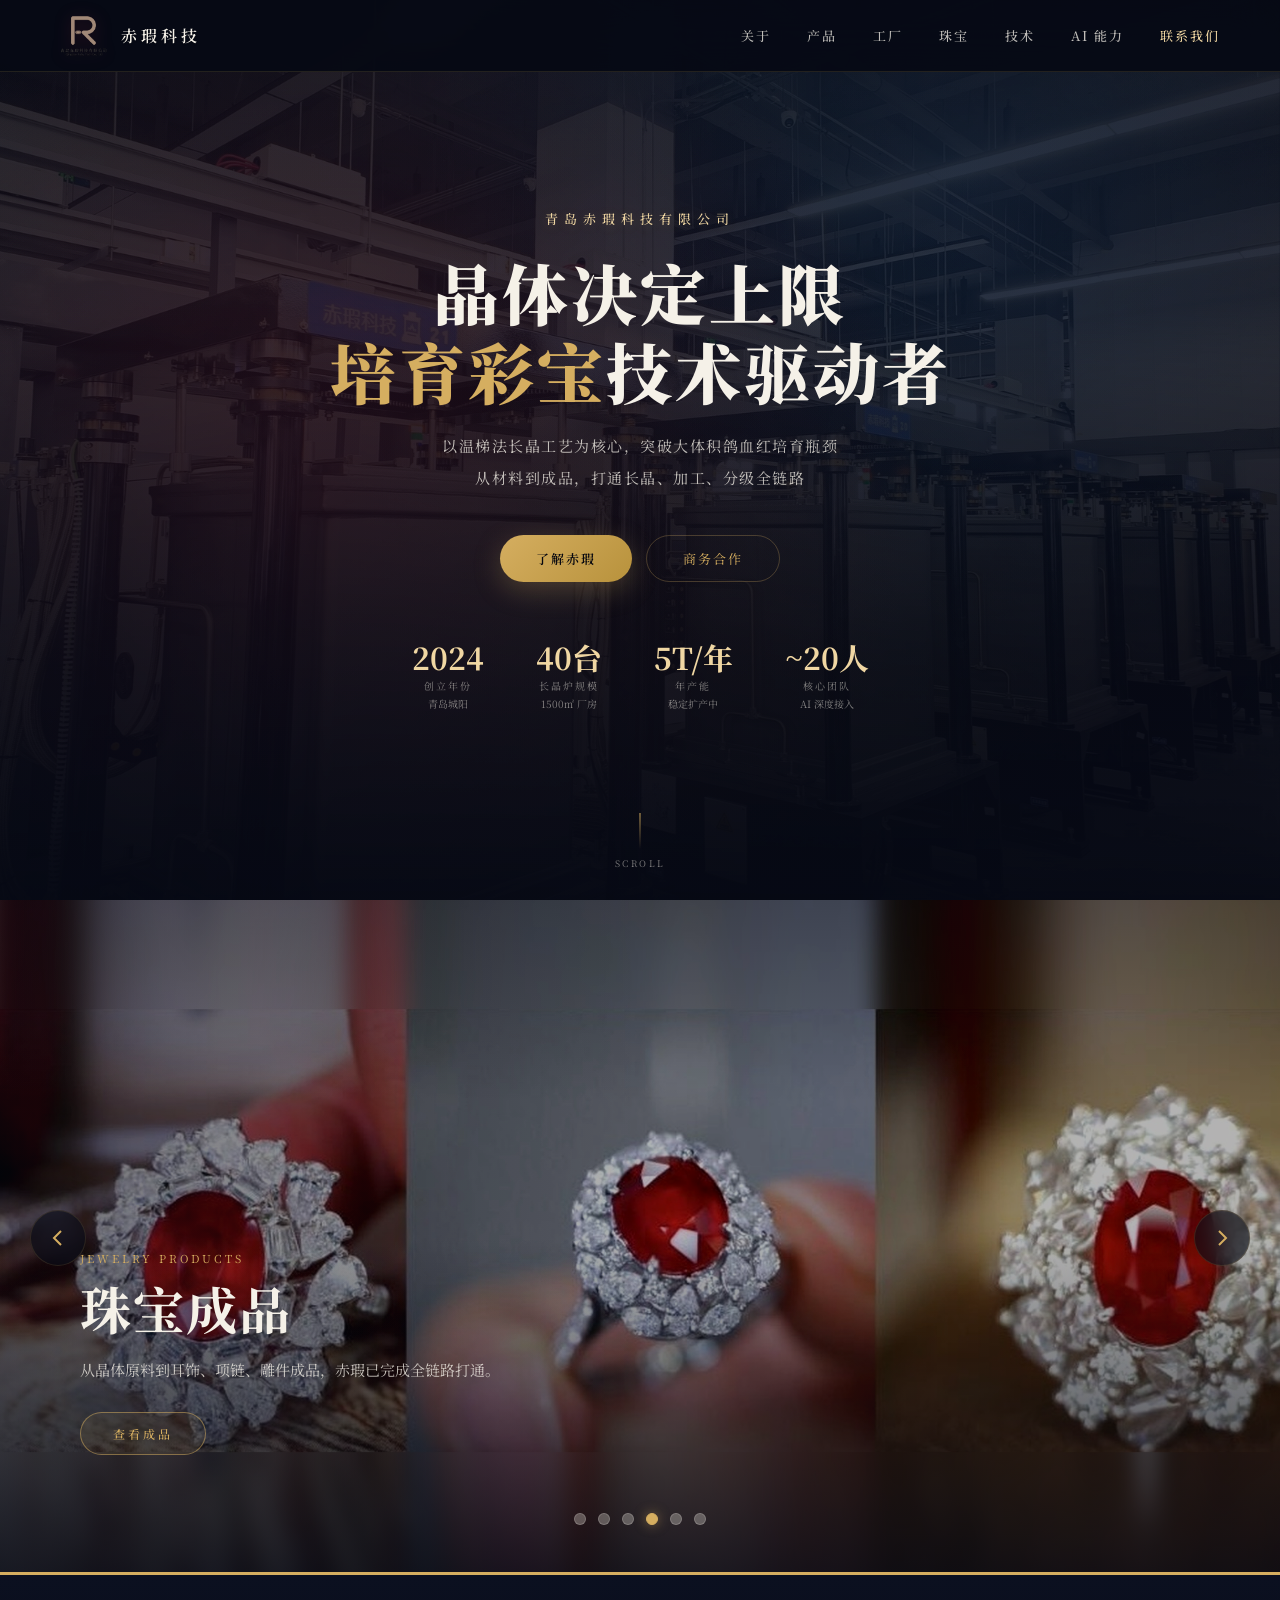
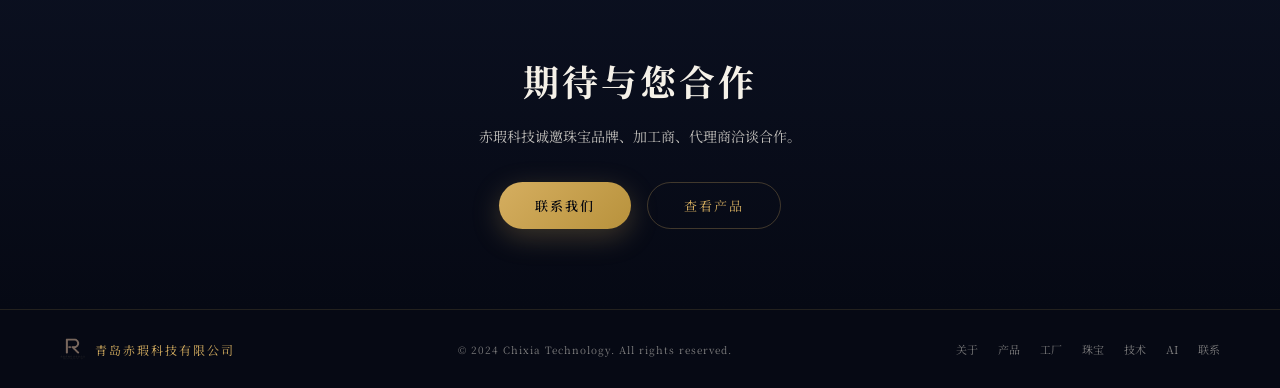
==== index.html @ 81b45bae "赤瑕科技官网" ====
<!DOCTYPE html>
<html lang="zh-CN">
<head>
<meta charset="UTF-8">
<meta name="viewport" content="width=device-width, initial-scale=1.0">
<title>赤瑕科技 | 培育彩宝 · 技术驱动者</title>
<link rel="stylesheet" href="css/shared.css">
<style>
  /* ── HERO ── */
  .hero {
    min-height: 100vh; position: relative; overflow: hidden;
    display: flex; align-items: center; justify-content: center;
  }
  .hero-bg {
    position: absolute; inset: 0;
    background: linear-gradient(135deg, #0a0e1a, #060914, #0d0d1a);
  }
  .hero-bg::before {
    content: ""; position: absolute; inset: 0; z-index: 1;
    background:
      radial-gradient(circle at 25% 55%, rgba(142,31,49,0.28) 0%, transparent 55%),
      radial-gradient(circle at 75% 20%, rgba(47,111,185,0.16) 0%, transparent 45%),
      radial-gradient(circle at 55% 80%, rgba(213,174,96,0.06) 0%, transparent 40%);
  }
  .hero-bg-img {
    position: absolute; inset: 0;
    background-image: url('assets/photo-selects/round-02/optimized/plant-furnace-row.jpg');
    background-size: cover; background-position: center top;
    opacity: 0.18; will-change: transform;
  }
  .hero-bg-overlay {
    position: absolute; inset: 0; z-index: 2;
    background: linear-gradient(180deg, rgba(6,9,20,0.35) 0%, rgba(6,9,20,0.2) 35%, rgba(6,9,20,0.65) 70%, rgba(6,9,20,0.96) 100%);
  }
  .hero-content {
    position: relative; z-index: 3; text-align: center;
    padding: 100px 60px 80px; max-width: 860px;
  }
  .hero-company-line { font-size: 13px; letter-spacing: 6px; color: var(--gold-soft); font-weight: 500; margin-bottom: 24px; text-shadow: 0 2px 12px rgba(213,174,96,0.2); }
  .hero-title {
    font-family: "Noto Serif SC", serif;
    font-size: clamp(38px, 5.5vw, 66px); font-weight: 900;
    line-height: 1.2; letter-spacing: 3px; margin-bottom: 20px;
  }
  .hero-title em { font-style: normal; color: var(--gold); }
  .hero-sub {
    font-size: 15px; line-height: 2.1; letter-spacing: 1.5px;
    color: var(--text-2); margin-bottom: 42px; max-width: 560px; margin-inline: auto;
  }
  .hero-actions { display: flex; gap: 14px; justify-content: center; flex-wrap: wrap; margin-bottom: 60px; }
  .hero-stats { display: flex; justify-content: center; gap: 52px; flex-wrap: wrap; }
  .hero-stat { text-align: center; }
  .hero-stat-num {
    font-family: "Noto Serif SC", serif; font-size: 30px; font-weight: 700;
    color: var(--gold-soft); line-height: 1; margin-bottom: 6px;
  }
  .hero-stat-label { font-size: 10px; letter-spacing: 2px; color: var(--text-3); text-transform: uppercase; }
  .hero-stat-desc  { font-size: 10px; color: var(--text-3); margin-top: 3px; }
  .hero-scroll {
    position: absolute; bottom: 30px; left: 50%; transform: translateX(-50%);
    z-index: 3; display: flex; flex-direction: column; align-items: center; gap: 8px;
    color: var(--text-3); font-size: 9px; letter-spacing: 2.5px; animation: bounce 2.2s infinite;
  }
  .hero-scroll-line { width: 1px; height: 36px; background: linear-gradient(180deg, var(--gold), transparent); }
  @keyframes bounce { 0%,100%{transform:translateX(-50%) translateY(0)} 50%{transform:translateX(-50%) translateY(8px)} }

  /* ── HERO SLIDER ── */
  .slider-section { 
    position: relative; height: 75vh; min-height: 600px;
    background: var(--bg); overflow: hidden;
  }
  
  .slider-track {
    position: absolute; inset: 0;
    display: flex; width: 600%;
    transition: transform 0.8s cubic-bezier(0.4, 0, 0.2, 1);
  }
  
  .slide {
    flex: 0 0 16.6667%;
    position: relative; overflow: hidden;
  }
  .slide-img {
    position: absolute; inset: 0;
  }
  .slide-img img {
    width: 100%; height: 100%; object-fit: cover;
    filter: brightness(0.7) saturate(1.1);
    transition: transform 8s linear;
  }
  .slide-img.contain img {
    object-fit: contain;
    background: linear-gradient(135deg, #0a0e1a, #060914);
  }
  .slide.active .slide-img img {
    transform: scale(1.1);
  }
  .slide.active .slide-img.contain img {
    transform: scale(1.05);
  }
  .slide-img::after {
    content: ""; position: absolute; inset: 0;
    background: 
      linear-gradient(180deg, rgba(6,9,20,0.3) 0%, transparent 30%, transparent 50%, rgba(6,9,20,0.8) 100%),
      linear-gradient(90deg, rgba(6,9,20,0.4) 0%, transparent 50%);
  }
  
  .slide-content {
    position: absolute; bottom: 120px; left: 80px;
    max-width: 560px; z-index: 5;
    opacity: 0; transform: translateY(30px);
    transition: opacity 0.6s 0.3s, transform 0.6s 0.3s;
  }
  .slide.active .slide-content {
    opacity: 1; transform: none;
  }
  .slide-eyebrow {
    font-size: 11px; letter-spacing: 3px; text-transform: uppercase;
    color: var(--gold); margin-bottom: 12px;
  }
  .slide-title {
    font-family: "Noto Serif SC", serif;
    font-size: clamp(32px, 4vw, 52px); font-weight: 700;
    line-height: 1.2; letter-spacing: 2px; margin-bottom: 16px;
    color: var(--text);
  }
  .slide-desc {
    font-size: 15px; line-height: 1.9; color: var(--text-2);
    margin-bottom: 28px;
  }
  .slide-btn {
    display: inline-flex; align-items: center; gap: 10px;
    padding: 12px 32px; border-radius: 50px;
    background: rgba(213,174,96,0.08);
    border: 1px solid rgba(213,174,96,0.5);
    color: var(--gold); font-size: 12px; font-weight: 500;
    letter-spacing: 3px; text-decoration: none;
    transition: background 0.3s, border-color 0.3s, color 0.3s, box-shadow 0.3s;
  }
  .slide-btn:hover {
    background: rgba(213,174,96,0.18);
    border-color: var(--gold);
    color: #ffe9a0;
    box-shadow: 0 0 24px rgba(213,174,96,0.2);
  }
  
  /* 导航箭头 */
  .slider-nav {
    position: absolute; top: 50%; transform: translateY(-50%);
    z-index: 10; display: flex; gap: 20px;
  }
  .slider-nav.prev { left: 30px; }
  .slider-nav.next { right: 30px; }
  .slider-arrow {
    width: 56px; height: 56px; border-radius: 50%;
    background: rgba(6,9,20,0.6); backdrop-filter: blur(12px);
    border: 1px solid var(--line);
    display: flex; align-items: center; justify-content: center;
    cursor: pointer; transition: all 0.3s;
  }
  .slider-arrow svg { width: 24px; height: 24px; color: var(--gold); transition: transform 0.3s; }
  .slider-arrow:hover {
    background: rgba(213,174,96,0.15);
    border-color: var(--gold);
  }
  .slider-arrow:hover svg { transform: scale(1.1); }
  
  
  /* 分页指示器 */
  .slider-dots {
    position: absolute; bottom: 50px; left: 50%; transform: translateX(-50%);
    z-index: 10; display: flex; gap: 12px;
  }
  .slider-dot {
    width: 12px; height: 12px; border-radius: 50%;
    background: rgba(245,241,232,0.3);
    border: 1px solid rgba(245,241,232,0.2);
    cursor: pointer; transition: all 0.3s;
  }
  .slider-dot:hover { background: rgba(245,241,232,0.5); }
  .slider-dot.active {
    background: var(--gold);
    border-color: var(--gold);
    box-shadow: 0 0 12px rgba(213,174,96,0.5);
  }
  
  /* 进度条 */
  .slider-progress {
    position: absolute; bottom: 0; left: 0; right: 0;
    height: 3px; background: rgba(213,174,96,0.1);
    z-index: 10;
  }
  .slider-progress-bar {
    height: 100%; background: var(--gold);
    width: 0; transition: width 0.1s linear;
  }
  
  /* ── PRODUCT SHOWCASE ── */
  .product-section {
    padding: 100px 60px 120px;
    background: var(--bg);
  }
  
  .product-grid {
    display: grid;
    grid-template-columns: repeat(2, 1fr);
    gap: 24px;
    max-width: 900px; margin: 0 auto;
  }
  
  .product-card {
    position: relative;
    border-radius: 16px;
    overflow: hidden;
    background: linear-gradient(145deg, rgba(13,18,34,0.95), rgba(8,12,24,0.98));
    border: 1px solid var(--line);
    transition: all 0.4s;
  }
  .product-card:hover {
    border-color: rgba(213,174,96,0.3);
    transform: translateY(-4px);
    box-shadow: 0 20px 40px rgba(0,0,0,0.3);
  }
  
  .product-card-img {
    height: 280px;
    overflow: hidden;
  }
  .product-card-img img {
    width: 100%;
    height: 100%;
    object-fit: cover;
    object-position: center;
    transition: transform 0.5s;
  }
  .product-card:hover .product-card-img img {
    transform: scale(1.05);
  }
  
  .product-card-body {
    padding: 24px;
  }
  .product-card-tag {
    display: inline-block;
    padding: 6px 14px;
    border-radius: 999px;
    background: rgba(213,174,96,0.1);
    border: 1px solid rgba(213,174,96,0.2);
    font-size: 10px; letter-spacing: 1px;
    color: var(--gold); margin-bottom: 14px;
  }
  .product-card-title {
    font-family: "Noto Serif SC", serif;
    font-size: 16px; font-weight: 700;
    letter-spacing: 1px; color: var(--text);
    margin-bottom: 8px;
  }
  .product-card-desc {
    font-size: 13px; line-height: 1.8; color: var(--text-2);
  }
  
  /* ── CTA SECTION ── */
  .cta-section {
    padding: 80px 60px;
    background: linear-gradient(180deg, var(--bg-2), var(--bg));
    text-align: center;
  }
  .cta-title {
    font-family: "Noto Serif SC", serif;
    font-size: clamp(24px, 3vw, 36px); font-weight: 700;
    letter-spacing: 3px; color: var(--text);
    margin-bottom: 16px;
  }
  .cta-desc {
    font-size: 14px; line-height: 2; color: var(--text-2);
    margin-bottom: 32px;
  }
  .cta-btns {
    display: flex; gap: 16px; justify-content: center; flex-wrap: wrap;
  }
  
  @media (max-width: 1100px) {
    .slider-section { height: 65vh; min-height: 500px; }
    .slide-content { left: 50px; bottom: 100px; }
    .product-section, .cta-section { padding-left: 30px; padding-right: 30px; }
    .product-grid { grid-template-columns: repeat(2, 1fr); }
  }
  @media (max-width: 768px) {
    .hero { padding: 80px 20px 60px; }
    .hero-title { font-size: 34px; }
    .hero-stats { gap: 28px; }
    .slider-section { height: 55vh; min-height: 400px; }
    .slide-content { left: 24px; right: 24px; bottom: 80px; max-width: none; }
    .slide-title { font-size: 26px; }
    .slider-arrow { width: 44px; height: 44px; }
    .slider-arrow svg { width: 20px; height: 20px; }
    .slider-nav.prev { left: 16px; }
    .slider-nav.next { right: 16px; }
    .product-section, .cta-section { padding-left: 20px; padding-right: 20px; }
    .product-grid { grid-template-columns: 1fr; }
  }
</style>
</head>
<body>

<!-- NAV -->
<nav id="nav">
  <a href="index.html" class="nav-logo">
    <img src="assets/logo.png" alt="赤瑕科技" class="nav-logo-img">
    <span class="nav-logo-text">赤瑕科技</span>
  </a>
  <div class="nav-links">
    <a href="pages/about.html">关于</a>
    <a href="pages/products.html">产品</a>
    <a href="pages/factory.html">工厂</a>
    <a href="pages/jewelry.html">珠宝</a>
    <a href="pages/tech.html">技术</a>
    <a href="pages/ai.html">AI 能力</a>
    <a href="pages/contact.html" class="nav-cta">联系我们</a>
  </div>
</nav>

<!-- HERO -->
<section class="hero">
  <div class="hero-bg"></div>
  <div class="hero-bg-img" id="heroBg"></div>
  <div class="hero-bg-overlay"></div>
  <div class="hero-content">
    <div class="hero-company-line">青岛赤瑕科技有限公司</div>
    <h1 class="hero-title">晶体决定上限<br><em>培育彩宝</em>技术驱动者</h1>
    <p class="hero-sub">以温梯法长晶工艺为核心，突破大体积鸽血红培育瓶颈<br>从材料到成品，打通长晶、加工、分级全链路</p>
    <div class="hero-actions">
      <a href="pages/about.html" class="btn-primary">了解赤瑕</a>
      <a href="pages/contact.html" class="btn-ghost">商务合作</a>
    </div>
    <div class="hero-stats">
      <div class="hero-stat"><div class="hero-stat-num">2024</div><div class="hero-stat-label">创立年份</div><div class="hero-stat-desc">青岛城阳</div></div>
      <div class="hero-stat"><div class="hero-stat-num">40台</div><div class="hero-stat-label">长晶炉规模</div><div class="hero-stat-desc">1500㎡ 厂房</div></div>
      <div class="hero-stat"><div class="hero-stat-num">5T/年</div><div class="hero-stat-label">年产能</div><div class="hero-stat-desc">稳定扩产中</div></div>
      <div class="hero-stat"><div class="hero-stat-num">~20人</div><div class="hero-stat-label">核心团队</div><div class="hero-stat-desc">AI 深度接入</div></div>
    </div>
  </div>
  <div class="hero-scroll">
    <div class="hero-scroll-line"></div>
    SCROLL
  </div>
</section>

<!-- HERO SLIDER -->
<section class="slider-section">
  <div class="slider-track" id="sliderTrack">
    <!-- Slide 1: 关于赤瑕 -->
    <div class="slide active">
      <div class="slide-img"><img src="assets/photo-selects/round-02/optimized/plant-furnace-aisle-center.jpg" alt="关于赤瑕"></div>
      <div class="slide-content">
        <div class="slide-eyebrow">Company Profile</div>
        <h3 class="slide-title">关于赤瑕</h3>
        <p class="slide-desc">四大发展里程碑，从光学级红宝石到珠宝级培育彩宝的技术驱动之路。</p>
        <a href="pages/about.html" class="slide-btn">了解更多</a>
      </div>
    </div>
    <!-- Slide 2: 产品中心 -->
    <div class="slide">
      <div class="slide-img"><img src="assets/hp/products/product-center-new.jpg" alt="产品中心"></div>
      <div class="slide-content">
        <div class="slide-eyebrow">Color Platform</div>
        <h3 class="slide-title">产品中心</h3>
        <p class="slide-desc">鸽血红、帕帕拉恰、蓝宝石，全色系培育彩宝产品展示与规格说明。</p>
        <a href="pages/products.html" class="slide-btn">查看产品</a>
      </div>
    </div>
    <!-- Slide 3: 工厂一览 -->
    <div class="slide">
      <div class="slide-img"><img src="assets/photo-selects/round-02/optimized/plant-furnace-row.jpg" alt="工厂一览"></div>
      <div class="slide-content">
        <div class="slide-eyebrow">Factory Tour</div>
        <h3 class="slide-title">工厂一览</h3>
        <p class="slide-desc">长晶炉产线、控制柜、厂房全景，真实记录赤瑕的生产规模与专业度。</p>
        <a href="pages/factory.html" class="slide-btn">走进工厂</a>
      </div>
    </div>
    <!-- Slide 4: 珠宝成品 -->
    <div class="slide">
      <div class="slide-img"><img src="assets/ring-slide.jpg" alt="珠宝成品"></div>
      <div class="slide-content">
        <div class="slide-eyebrow">Jewelry Products</div>
        <h3 class="slide-title">珠宝成品</h3>
        <p class="slide-desc">从晶体原料到耳饰、项链、雕件成品，赤瑕已完成全链路打通。</p>
        <a href="pages/jewelry.html" class="slide-btn">查看成品</a>
      </div>
    </div>
    <!-- Slide 5: 技术优势 -->
    <div class="slide">
      <div class="slide-img"><img src="assets/photo-selects/round-02/optimized/office-logo-wall.jpg" alt="技术优势"></div>
      <div class="slide-content">
        <div class="slide-eyebrow">Technical Advantages</div>
        <h3 class="slide-title">技术优势</h3>
        <p class="slide-desc">温梯法六维工艺对比，雷达图直观展示赤瑕在颜色、尺寸、供给上的领先。</p>
        <a href="pages/tech.html" class="slide-btn">了解技术</a>
      </div>
    </div>
    <!-- Slide 6: AI能力 -->
    <div class="slide">
      <div class="slide-img"><img src="assets/photo-selects/round-02/optimized/plant-control-cabinet.jpg" alt="AI能力"></div>
      <div class="slide-content">
        <div class="slide-eyebrow">AI Integration</div>
        <h3 class="slide-title">AI 能力</h3>
        <p class="slide-desc">40 台炉台 AI 持续感知，实时数据闭环，异常秒级响应，智能决策驱动生产。</p>
        <a href="pages/ai.html" class="slide-btn">探索 AI</a>
      </div>
    </div>
  </div>
  
  <!-- 导航箭头 -->


  <div class="slider-nav prev">
    <div class="slider-arrow" onclick="slider.prev()">
      <svg viewBox="0 0 24 24" fill="none" stroke="currentColor" stroke-width="2"><path d="M15 19l-7-7 7-7"/></svg>
    </div>
  </div>
  <div class="slider-nav next">
    <div class="slider-arrow" onclick="slider.next()">
      <svg viewBox="0 0 24 24" fill="none" stroke="currentColor" stroke-width="2"><path d="M9 5l7 7-7 7"/></svg>
    </div>
  </div>

  <!-- 分页指示器 -->
  <div class="slider-dots" id="sliderDots">
    <div class="slider-dot active" onclick="slider.go(0)"></div>
    <div class="slider-dot" onclick="slider.go(1)"></div>
    <div class="slider-dot" onclick="slider.go(2)"></div>
    <div class="slider-dot" onclick="slider.go(3)"></div>
    <div class="slider-dot" onclick="slider.go(4)"></div>
    <div class="slider-dot" onclick="slider.go(5)"></div>
  </div>
  
  <!-- 进度条 -->
  <div class="slider-progress">
    <div class="slider-progress-bar" id="sliderProgress"></div>
  </div>
</section>

<!-- PRODUCT SHOWCASE -->

<!-- CTA SECTION -->
<section class="cta-section">
  <h3 class="cta-title">期待与您合作</h3>
  <p class="cta-desc">赤瑕科技诚邀珠宝品牌、加工商、代理商洽谈合作。</p>
  <div class="cta-btns">
    <a href="pages/contact.html" class="btn-primary">联系我们</a>
    <a href="pages/products.html" class="btn-ghost">查看产品</a>
  </div>
</section>

<!-- FOOTER -->
<footer>
  <div class="footer-brand">
    <img src="assets/logo.png" alt="赤瑕科技" class="footer-logo">
    <span class="footer-text">青岛赤瑕科技有限公司</span>
  </div>
  <div class="footer-copy">© 2024 Chixia Technology. All rights reserved.</div>
  <div class="footer-links">
    <a href="pages/about.html">关于</a>
    <a href="pages/products.html">产品</a>
    <a href="pages/factory.html">工厂</a>
    <a href="pages/jewelry.html">珠宝</a>
    <a href="pages/tech.html">技术</a>
    <a href="pages/ai.html">AI</a>
    <a href="pages/contact.html">联系</a>
  </div>
</footer>

<script>
  // Nav active
  const path = location.pathname.split('/').pop() || 'index.html';
  document.querySelectorAll('.nav-links a').forEach(a => {
    const href = a.getAttribute('href');
    if (href === path || (path === 'index.html' && href === 'index.html')) {
      a.classList.toggle('active', true);
    }
  });

  // Nav scroll bg
  const nav = document.getElementById('nav');
  window.addEventListener('scroll', () => nav.classList.toggle('scrolled', scrollY > 60), { passive: true });

  // Hero parallax
  const heroBg = document.getElementById('heroBg');
  if (heroBg) {
    window.addEventListener('scroll', () => { heroBg.style.transform = `translateY(${scrollY * 0.15}px)`; }, { passive: true });
  }

  // Slider
  const slider = {
    track: document.getElementById('sliderTrack'),
    dots: document.querySelectorAll('.slider-dot'),
    slides: document.querySelectorAll('.slide'),
    progress: document.getElementById('sliderProgress'),
    current: 0,
    total: 6,
    interval: null,
    duration: 5000,
    
    go(n) {
      this.current = (n + this.total) % this.total;
      this.track.style.transform = `translateX(-${this.current * 100 / this.total}%)`;
      this.slides.forEach((s, i) => s.classList.toggle('active', i === this.current));
      this.dots.forEach((d, i) => d.classList.toggle('active', i === this.current));
      this.resetProgress();
    },
    next() { this.go(this.current + 1); },
    prev() { this.go(this.current - 1); },
    resetProgress() {
      this.progress.style.transition = 'none';
      this.progress.style.width = '0%';
      requestAnimationFrame(() => {
        this.progress.style.transition = `width ${this.duration}ms linear`;
        this.progress.style.width = '100%';
      });
    },
    start() {
      this.resetProgress();
      this.interval = setInterval(() => this.next(), this.duration);
    },
    stop() { clearInterval(this.interval); }
  };
  
  slider.start();
  
  // Pause on hover
  const sliderSection = document.querySelector('.slider-section');
  sliderSection.addEventListener('mouseenter', () => slider.stop());
  sliderSection.addEventListener('mouseleave', () => {
    slider.start();
    slider.go(slider.current);
  });
</script>
</body>
</html>
---- css/shared.css ----
/* ============================================================
   SHARED CSS — 赤瑕科技官网
   ============================================================ */

@import url('https://fonts.googleapis.com/css2?family=Noto+Serif+SC:wght@400;500;700;900&display=swap');

:root {
  --bg:        #060914;
  --bg-2:      #0b1020;
  --bg-3:      #0f1628;
  --panel:     rgba(13, 18, 34, 0.96);
  --line:      rgba(213, 174, 96, 0.14);
  --line-2:    rgba(213, 174, 96, 0.28);
  --gold:      #d5ae60;
  --gold-soft: #f0d7a3;
  --text:      #f5f1e8;
  --text-2:    rgba(245, 241, 232, 0.78);
  --text-3:    rgba(245, 241, 232, 0.50);
  --ruby:      #8e1f31;
  --ruby-2:    #b4364d;
  --shadow:    0 24px 64px rgba(0, 0, 0, 0.55);
  --radius:    22px;
  --radius-sm: 14px;
}

*, *::before, *::after { box-sizing: border-box; margin: 0; padding: 0; }
html { scroll-behavior: smooth; font-size: 16px; }

body {
  font-family: "PingFang SC", "Hiragino Sans GB", "Microsoft YaHei", "Noto Serif SC", sans-serif;
  background: var(--bg);
  color: var(--text);
  -webkit-font-smoothing: antialiased;
  overflow-x: hidden;
}
img { display: block; max-width: 100%; }

/* ── NAV ── */
nav {
  position: fixed; top: 0; left: 0; right: 0; z-index: 100;
  display: flex; align-items: center; justify-content: space-between;
  padding: 0 60px; height: 72px;
  background: rgba(6, 9, 20, 0.92);
  backdrop-filter: blur(24px);
  border-bottom: 1px solid var(--line);
  transition: background 0.3s;
}
nav.scrolled { background: rgba(6, 9, 20, 0.98); }

.nav-logo {
  display: flex; align-items: center; gap: 14px;
  text-decoration: none; color: var(--text); cursor: pointer;
}
.nav-logo-img { height: 42px; width: auto; border-radius: 6px; filter: drop-shadow(0 2px 8px rgba(142,31,49,0.3)); }
.nav-logo-mark {
  width: 40px; height: 40px; border-radius: 50%;
  background: linear-gradient(135deg, var(--ruby), var(--ruby-2));
  display: flex; align-items: center; justify-content: center;
  font-size: 14px; font-weight: 700; color: var(--gold-soft); letter-spacing: 1px;
  box-shadow: 0 4px 16px rgba(142,31,49,0.35);
}
.nav-logo-text {
  font-size: 16px; font-weight: 600; letter-spacing: 4px;
  color: var(--text);
  text-shadow: 0 1px 2px rgba(0,0,0,0.3);
}

.nav-links { display: flex; gap: 36px; align-items: center; }
.nav-links a {
  text-decoration: none; color: var(--text-2); font-size: 13px;
  font-weight: 500; letter-spacing: 2px; transition: all 0.3s ease;
  position: relative; padding: 4px 0;
}
.nav-links a::after {
  content: ""; position: absolute; bottom: -2px; left: 0; right: 0;
  height: 2px; background: linear-gradient(90deg, var(--gold), var(--gold-soft));
  transform: scaleX(0); border-radius: 1px;
  transition: transform 0.3s ease;
}
.nav-links a:hover { color: var(--gold); }
.nav-links a:hover::after { transform: scaleX(1); }
.nav-links a.active { color: var(--gold-soft); }
.nav-links a.active::after { transform: scaleX(1); }

/* ── NAV CTA LINK ── */
.nav-cta {
  color: var(--gold-soft) !important;
}

/* ── SECTION SHARED ── */
.section { padding: 90px 60px; }
.section-eyebrow {
  font-size: 10px; letter-spacing: 3.5px; text-transform: uppercase;
  color: var(--gold); margin-bottom: 14px;
}
.section-title {
  font-family: "Noto Serif SC", serif;
  font-size: clamp(26px, 3.5vw, 42px); font-weight: 700;
  line-height: 1.3; letter-spacing: 1px; margin-bottom: 14px;
}
.section-lead {
  font-size: 14px; line-height: 2; color: var(--text-2); max-width: 680px; margin: 0 auto;
}

/* ── BUTTONS ── */
.btn-primary {
  display: inline-block; padding: 14px 36px; border-radius: 999px;
  background: linear-gradient(135deg, var(--gold), #b8923c);
  color: #06070f; font-size: 13px; font-weight: 600;
  letter-spacing: 2px; text-decoration: none; transition: all 0.3s;
  box-shadow: 0 8px 28px rgba(213,174,96,0.26);
}
.btn-primary:hover { transform: translateY(-2px); box-shadow: 0 14px 38px rgba(213,174,96,0.38); }
.btn-ghost {
  display: inline-block; padding: 13px 36px; border-radius: 999px;
  border: 1px solid var(--line-2); color: var(--gold);
  font-size: 13px; letter-spacing: 2px; text-decoration: none; transition: all 0.3s;
}
.btn-ghost:hover { background: rgba(213,174,96,0.08); border-color: var(--gold); }

/* ── IMAGE: NO CROP (contain) ── */
.img-contain {
  width: 100%;
  height: 100%;
  object-fit: contain;
  object-position: center;
  background: #0b0f1c;
}

/* full-width photo with max-height, no crop */
.img-full {
  width: 100%;
  height: auto;
  max-height: 520px;
  object-fit: contain;
  background: #0b0f1c;
}

/* card with object-fit: cover */
.img-cover {
  width: 100%; height: 100%;
  object-fit: cover; object-position: center;
}

/* photo card: fixed height, no crop via contain */
.photo-card {
  border-radius: var(--radius); overflow: hidden;
  border: 1px solid var(--line);
  background: var(--bg-3); box-shadow: var(--shadow);
  position: relative;
}
.photo-card .photo-img-wrap {
  width: 100%;
  position: relative;
  background: #0a0e1a;
}
/* aspect-ratio driven container, no crop */
.photo-card img {
  width: 100%;
  object-fit: contain;
  background: #0a0e1a;
  display: block;
}
.photo-card .caption {
  padding: 18px 22px; border-top: 1px solid var(--line);
  font-size: 12px; color: var(--text-2); line-height: 1.7;
}
.photo-card .caption h4 { font-size: 15px; font-weight: 600; color: var(--gold-soft); margin-bottom: 6px; }

/* ── FOOTER ── */
footer {
  border-top: 1px solid var(--line); padding: 28px 60px;
  display: flex; align-items: center; justify-content: space-between;
  gap: 20px; flex-wrap: wrap;
}
.footer-brand { display: flex; align-items: center; gap: 10px; }
.footer-logo { height: 22px; width: auto; opacity: 0.75; }
.footer-text { font-size: 12px; letter-spacing: 2px; color: var(--gold); }
.footer-copy { font-size: 10px; color: var(--text-3); letter-spacing: 1px; }
.footer-links { display: flex; gap: 20px; }
.footer-links a { font-size: 11px; color: var(--text-3); text-decoration: none; transition: color 0.25s; }
.footer-links a:hover { color: var(--gold); }

/* ── REVEAL ── */
.reveal { opacity: 0; transform: translateY(24px); transition: opacity 0.65s ease, transform 0.65s ease; }
.reveal.vis { opacity: 1; transform: none; }

/* ── STATS BAR ── */
.stats-bar {
  display: grid; grid-template-columns: repeat(4,1fr);
  background: linear-gradient(90deg, rgba(14,19,35,0.98), rgba(9,13,26,0.98));
  border-top: 1px solid var(--line); border-bottom: 1px solid var(--line);
  padding: 36px 60px; gap: 32px;
}
.stat-item { text-align: center; }
.stat-num {
  font-family: "Noto Serif SC", serif; font-size: 36px; font-weight: 700;
  color: var(--gold-soft); line-height: 1; margin-bottom: 8px;
}
.stat-label { font-size: 10px; letter-spacing: 2px; text-transform: uppercase; color: var(--text-3); }
.stat-desc  { font-size: 10px; color: var(--text-3); margin-top: 3px; }

/* ── RESPONSIVE ── */
@media (max-width: 1100px) {
  .section { padding: 70px 30px; }
  nav { padding: 0 30px; }
  footer { padding: 24px 30px; }
  .stats-bar { grid-template-columns: repeat(2,1fr); padding: 28px 30px; }
}
@media (max-width: 768px) {
  nav { padding: 0 18px; height: 60px; }
  .nav-links { display: none; }
  .section { padding: 50px 18px; }
  .stats-bar { grid-template-columns: 1fr 1fr; padding: 24px 18px; }
  footer { padding: 20px 18px; flex-direction: column; text-align: center; }
}
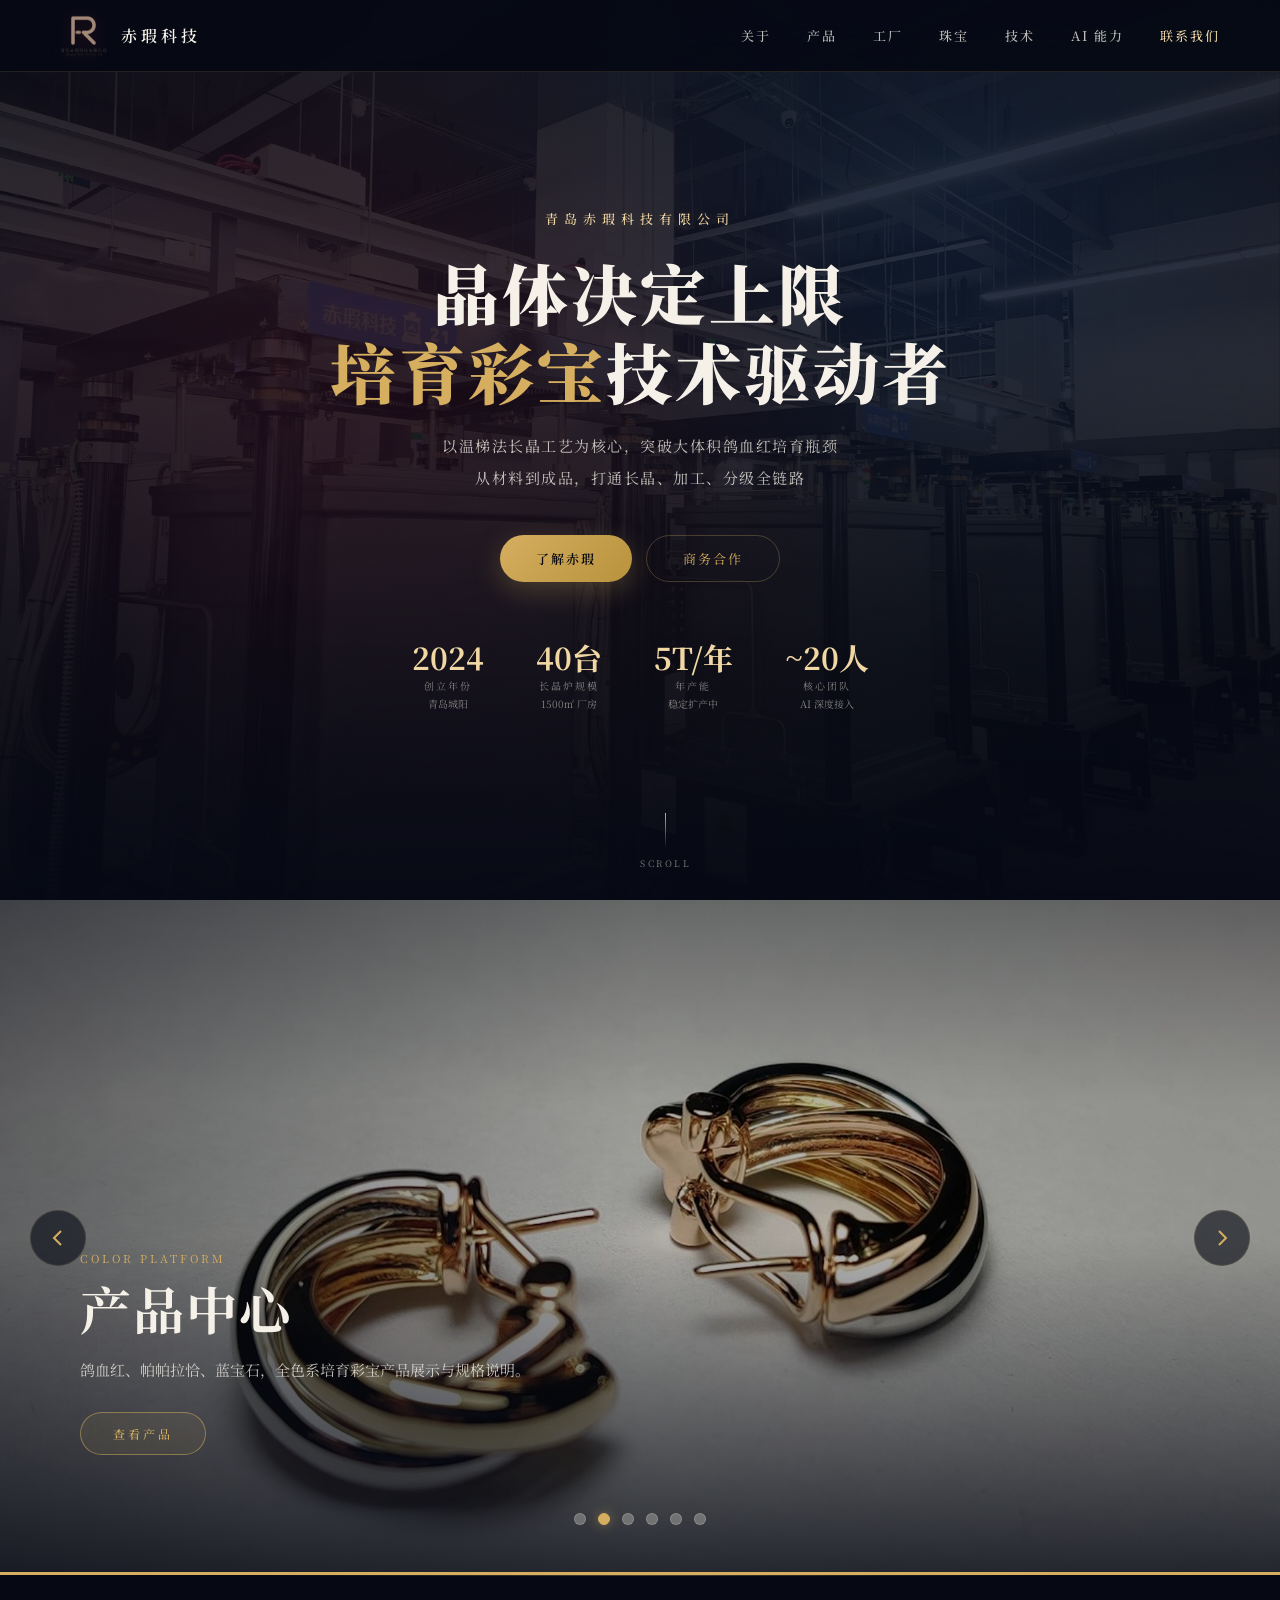
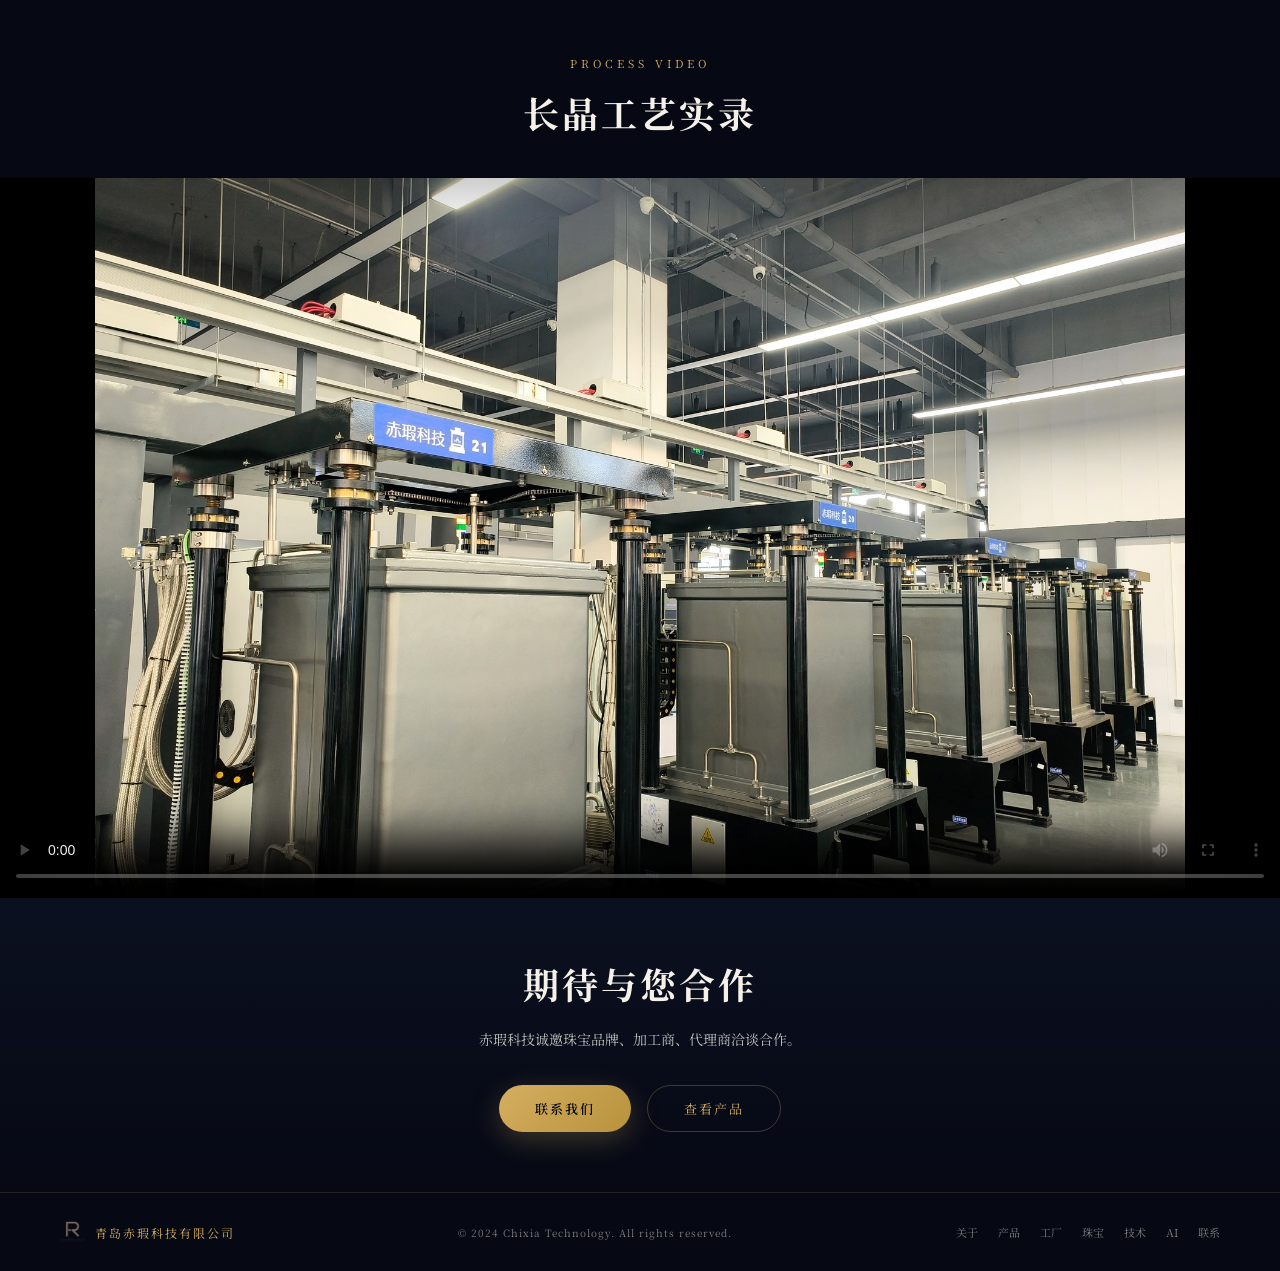
==== commit 0ba7bebf: "资源优化: 视频CRF24高质量压缩, 清理未使用文件, 50MB总资源" ====
--- a/index.html
+++ b/index.html
@@ -3,6 +3,15 @@
 <head>
 <meta charset="UTF-8">
 <meta name="viewport" content="width=device-width, initial-scale=1.0">
+<meta name="description" content="赤瑕科技专注于培育彩色宝石，提供鸽血红红宝石、帕帕拉恰蓝宝石等高品质实验室培育宝石，技术驱动，品质卓越。">
+<meta name="keywords" content="培育红宝石,鸽血红,帕帕拉恰,人造宝石,实验室宝石,培育彩宝,红宝石,蓝宝石,赤瑕科技">
+<meta name="author" content="赤瑕科技">
+<meta name="robots" content="index, follow">
+<meta property="og:title" content="赤瑕科技 | 培育彩宝 · 技术驱动者">
+<meta property="og:description" content="赤瑕科技专注于培育彩色宝石，提供鸽血红红宝石、帕帕拉恰蓝宝石等高品质实验室培育宝石。">
+<meta property="og:type" content="website">
+<meta property="og:url" content="https://cxkj-lab.github.io/chixia-website/">
+<meta property="og:image" content="https://cxkj-lab.github.io/chixia-website/assets/hp/hero-bg.jpg">
 <title>赤瑕科技 | 培育彩宝 · 技术驱动者</title>
 <link rel="stylesheet" href="css/shared.css">
 <style>
@@ -261,7 +270,7 @@
   
   /* ── CTA SECTION ── */
   .cta-section {
-    padding: 80px 60px;
+    padding: 60px 60px;
     background: linear-gradient(180deg, var(--bg-2), var(--bg));
     text-align: center;
   }
@@ -279,9 +288,49 @@
     display: flex; gap: 16px; justify-content: center; flex-wrap: wrap;
   }
   
+
+  /* ── VIDEO SECTION ── */
+  .video-section {
+    position: relative;
+    padding: 80px 0 0;
+    background: linear-gradient(180deg, var(--bg), #050810, var(--bg));
+    text-align: center;
+    overflow: hidden;
+  }
+  .video-section::before {
+    content: ""; position: absolute; top: 0; left: 50%; transform: translateX(-50%);
+    width: 60%; height: 1px;
+    background: linear-gradient(90deg, transparent, rgba(213,174,96,0.3), transparent);
+  }
+  .video-label {
+    font-size: 11px; letter-spacing: 4px; text-transform: uppercase;
+    color: var(--gold); margin-bottom: 16px;
+  }
+  .video-title {
+    font-family: "Noto Serif SC", serif;
+    font-size: clamp(24px, 3vw, 36px); font-weight: 700;
+    letter-spacing: 3px; color: var(--text);
+    margin-bottom: 40px;
+  }
+  .video-wrap {
+    position: relative; width: 100%; margin: 0 auto;
+    overflow: hidden;
+    aspect-ratio: 16/9;
+  }
+  .video-wrap video {
+    width: 100%; height: 100%; object-fit: contain;
+    display: block; background: #000;
+  }
+  .video-wrap::after {
+    content: ""; position: absolute; inset: 0;
+    box-shadow: inset 0 0 80px rgba(0,0,0,0.4);
+    pointer-events: none;
+  }
+
   @media (max-width: 1100px) {
     .slider-section { height: 65vh; min-height: 500px; }
     .slide-content { left: 50px; bottom: 100px; }
+    .video-section { padding: 60px 0 0; }
     .product-section, .cta-section { padding-left: 30px; padding-right: 30px; }
     .product-grid { grid-template-columns: repeat(2, 1fr); }
   }
@@ -296,6 +345,7 @@
     .slider-arrow svg { width: 20px; height: 20px; }
     .slider-nav.prev { left: 16px; }
     .slider-nav.next { right: 16px; }
+    .video-section { padding: 50px 0 0; }
     .product-section, .cta-section { padding-left: 20px; padding-right: 20px; }
     .product-grid { grid-template-columns: 1fr; }
   }
@@ -326,21 +376,21 @@
   <div class="hero-bg-img" id="heroBg"></div>
   <div class="hero-bg-overlay"></div>
   <div class="hero-content">
-    <div class="hero-company-line">青岛赤瑕科技有限公司</div>
-    <h1 class="hero-title">晶体决定上限<br><em>培育彩宝</em>技术驱动者</h1>
-    <p class="hero-sub">以温梯法长晶工艺为核心，突破大体积鸽血红培育瓶颈<br>从材料到成品，打通长晶、加工、分级全链路</p>
-    <div class="hero-actions">
+    <div class="hero-company-line reveal reveal-d1">青岛赤瑕科技有限公司</div>
+    <h1 class="hero-title reveal reveal-d2">晶体决定上限<br><em>培育彩宝</em>技术驱动者</h1>
+    <p class="hero-sub reveal reveal-d3">以温梯法长晶工艺为核心，突破大体积鸽血红培育瓶颈<br>从材料到成品，打通长晶、加工、分级全链路</p>
+    <div class="hero-actions reveal reveal-d4">
       <a href="pages/about.html" class="btn-primary">了解赤瑕</a>
       <a href="pages/contact.html" class="btn-ghost">商务合作</a>
     </div>
-    <div class="hero-stats">
+    <div class="hero-stats reveal reveal-d5">
       <div class="hero-stat"><div class="hero-stat-num">2024</div><div class="hero-stat-label">创立年份</div><div class="hero-stat-desc">青岛城阳</div></div>
       <div class="hero-stat"><div class="hero-stat-num">40台</div><div class="hero-stat-label">长晶炉规模</div><div class="hero-stat-desc">1500㎡ 厂房</div></div>
       <div class="hero-stat"><div class="hero-stat-num">5T/年</div><div class="hero-stat-label">年产能</div><div class="hero-stat-desc">稳定扩产中</div></div>
       <div class="hero-stat"><div class="hero-stat-num">~20人</div><div class="hero-stat-label">核心团队</div><div class="hero-stat-desc">AI 深度接入</div></div>
     </div>
   </div>
-  <div class="hero-scroll">
+  <div class="hero-scroll reveal reveal-d6">
     <div class="hero-scroll-line"></div>
     SCROLL
   </div>
@@ -441,20 +491,32 @@
   </div>
 </section>
 
+
+<!-- VIDEO SECTION -->
+<section class="video-section">
+  <div class="video-label reveal">Process Video</div>
+  <h3 class="video-title reveal reveal-d1">长晶工艺实录</h3>
+  <div class="video-wrap reveal reveal-d2">
+    <video controls playsinline preload="metadata" poster="assets/photo-selects/round-02/optimized/plant-furnace-row.jpg">
+      <source src="assets/sp.mp4" type="video/mp4">
+    </video>
+  </div>
+</section>
+
 <!-- PRODUCT SHOWCASE -->
 
 <!-- CTA SECTION -->
 <section class="cta-section">
-  <h3 class="cta-title">期待与您合作</h3>
-  <p class="cta-desc">赤瑕科技诚邀珠宝品牌、加工商、代理商洽谈合作。</p>
-  <div class="cta-btns">
+  <h3 class="cta-title reveal">期待与您合作</h3>
+  <p class="cta-desc reveal reveal-d1">赤瑕科技诚邀珠宝品牌、加工商、代理商洽谈合作。</p>
+  <div class="cta-btns reveal reveal-d2">
     <a href="pages/contact.html" class="btn-primary">联系我们</a>
     <a href="pages/products.html" class="btn-ghost">查看产品</a>
   </div>
 </section>
 
 <!-- FOOTER -->
-<footer>
+<footer class="reveal">
   <div class="footer-brand">
     <img src="assets/logo.png" alt="赤瑕科技" class="footer-logo">
     <span class="footer-text">青岛赤瑕科技有限公司</span>
@@ -485,11 +547,25 @@
   const nav = document.getElementById('nav');
   window.addEventListener('scroll', () => nav.classList.toggle('scrolled', scrollY > 60), { passive: true });
 
+  // Reveal animation
+  (function() {
+    const io = new IntersectionObserver((entries) => {
+      entries.forEach(e => {
+        if (e.isIntersecting) {
+          e.target.classList.add('vis');
+          io.unobserve(e.target);
+        }
+      });
+    }, { threshold: 0.12 });
+    document.querySelectorAll('.reveal').forEach(el => io.observe(el));
+  })();
+
   // Hero parallax
   const heroBg = document.getElementById('heroBg');
   if (heroBg) {
     window.addEventListener('scroll', () => { heroBg.style.transform = `translateY(${scrollY * 0.15}px)`; }, { passive: true });
   }
+
 
   // Slider
   const slider = {
--- a/css/shared.css
+++ b/css/shared.css
@@ -88,7 +88,7 @@
 }
 
 /* ── SECTION SHARED ── */
-.section { padding: 90px 60px; }
+.section { padding: 60px 60px; }
 .section-eyebrow {
   font-size: 10px; letter-spacing: 3.5px; text-transform: uppercase;
   color: var(--gold); margin-bottom: 14px;
@@ -184,13 +184,19 @@
 /* ── REVEAL ── */
 .reveal { opacity: 0; transform: translateY(24px); transition: opacity 0.65s ease, transform 0.65s ease; }
 .reveal.vis { opacity: 1; transform: none; }
+.reveal-d1 { transition-delay: 0.10s; }
+.reveal-d2 { transition-delay: 0.24s; }
+.reveal-d3 { transition-delay: 0.40s; }
+.reveal-d4 { transition-delay: 0.56s; }
+.reveal-d5 { transition-delay: 0.72s; }
+.reveal-d6 { transition-delay: 0.90s; }
 
 /* ── STATS BAR ── */
 .stats-bar {
   display: grid; grid-template-columns: repeat(4,1fr);
   background: linear-gradient(90deg, rgba(14,19,35,0.98), rgba(9,13,26,0.98));
   border-top: 1px solid var(--line); border-bottom: 1px solid var(--line);
-  padding: 36px 60px; gap: 32px;
+  padding: 28px 60px; gap: 32px;
 }
 .stat-item { text-align: center; }
 .stat-num {
@@ -202,15 +208,15 @@
 
 /* ── RESPONSIVE ── */
 @media (max-width: 1100px) {
-  .section { padding: 70px 30px; }
+  .section { padding: 50px 30px; }
   nav { padding: 0 30px; }
   footer { padding: 24px 30px; }
-  .stats-bar { grid-template-columns: repeat(2,1fr); padding: 28px 30px; }
+  .stats-bar { grid-template-columns: repeat(2,1fr); padding: 22px 30px; }
 }
 @media (max-width: 768px) {
   nav { padding: 0 18px; height: 60px; }
   .nav-links { display: none; }
-  .section { padding: 50px 18px; }
-  .stats-bar { grid-template-columns: 1fr 1fr; padding: 24px 18px; }
-  footer { padding: 20px 18px; flex-direction: column; text-align: center; }
-}
+  .section { padding: 40px 18px; }
+  .stats-bar { grid-template-columns: 1fr 1fr; padding: 18px 18px; }
+  footer { padding: 16px 18px; flex-direction: column; text-align: center; }
+}
